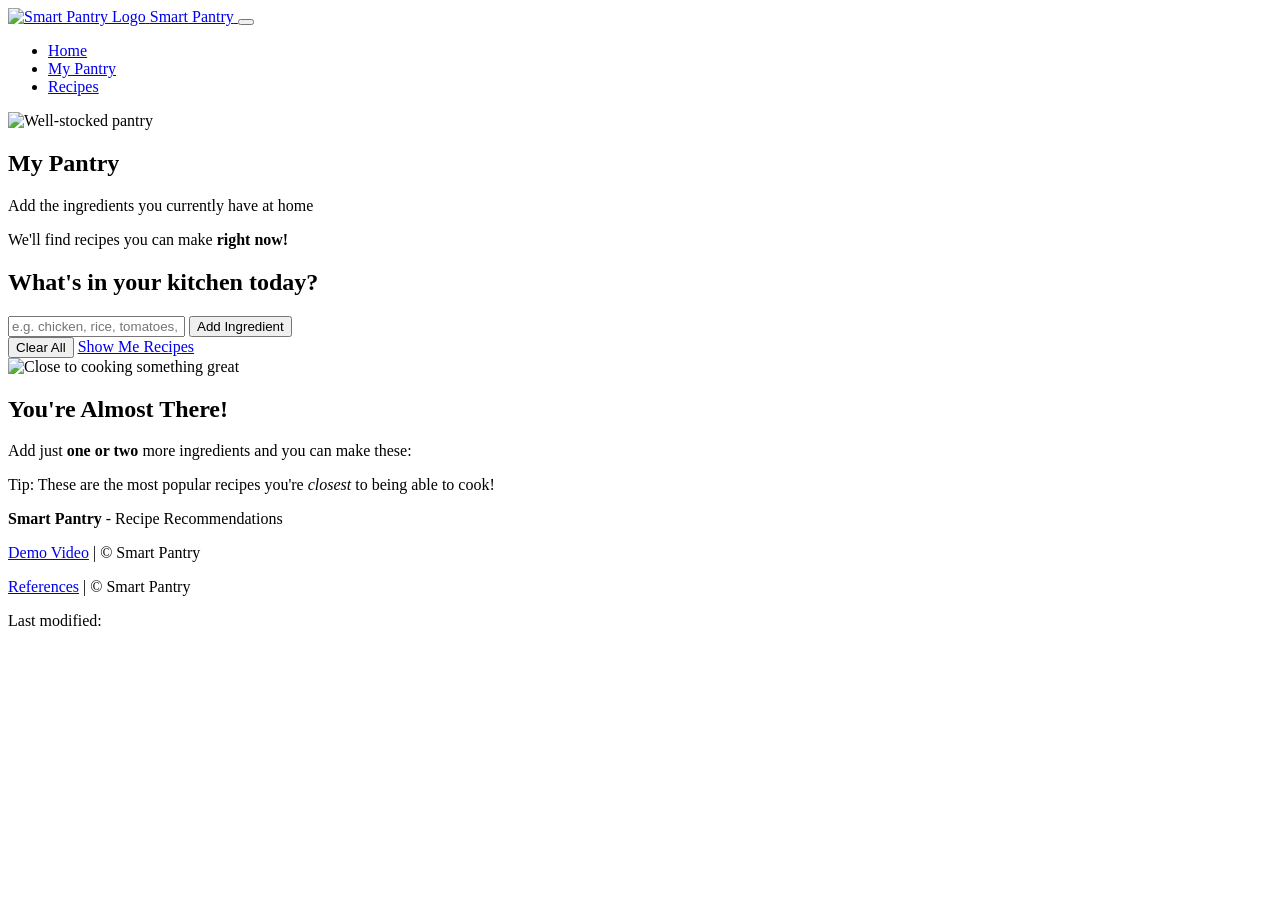
==== Hello World/Pantry Web App/pantry.html @ ef73649c "pantry app" ====
<!DOCTYPE html>
<html lang="en">
<head>
  <meta charset="UTF-8">
  <meta name="viewport" content="width=device-width, initial-scale=1.0">
  <meta name="description" content="Smart Pantry - add ingredients to your pantry so we can keep track of what you have." />
  <meta name="author" content="Dominic Trujillo-Grissom" />
  <title>My Pantry | Smart Pantry</title>
  <link rel="icon" href="images/chef.ico" type="image/x-icon" />

  <meta property="og:title" content="Smart Pantry - Cook What You Have" />
  <meta property="og:description" content="Stop wondering what to cook. Tell us what's in your pantry — we'll show you what you can make!" />
  <meta property="og:image" content="https://dumpsterdom.github.io/wdd231/cookwhat/images/hero-pasta.jpg" />
  <meta property="og:url" content="https://dumpsterdom.github.io/wdd231/cookwhat/index.html" />

  <link rel="preconnect" href="https://fonts.googleapis.com">
  <link rel="preconnect" href="https://fonts.gstatic.com" crossorigin>
  <link rel="preload" href="fonts/poppins-latin-w400.woff2" as="font" type="font/woff2" crossorigin>
  <link rel="preload" href="fonts/poppins-latin-w600.woff2" as="font" type="font/woff2" crossorigin>
  <link rel="preload" href="fonts/poppins-latin-w800.woff2" as="font" type="font/woff2" crossorigin>
  <link rel="stylesheet" href="styles/fonts.css">
  <link rel="stylesheet" href="styles/pantry.css">
  <link rel="stylesheet" href="styles/pantrymobile.css">
</head>
<body>
  <header>
    <div class="header-inner">
    <!-- Logo -->
      <a href="index.html" class="logo">
        <img src="images/logo.jpg" alt="Smart Pantry Logo" width="80" height="80">
        <span class="chamber-title">Smart Pantry</span>
      </a>

      <!-- Hamburger button -->
      <button class="hamburger" aria-label="Open menu" aria-expanded="false" aria-controls="mainNav">
        <span></span>
        <span></span>
        <span></span>
      </button>

      <!-- Nav -->
      <nav id="mainNav" class="nav-closed">
        <ul>
          <li><a href="index.html" class="nav-link">Home</a></li>
          <li><a href="pantry.html" class="nav-link">My Pantry</a></li>
          <li><a href="recipes.html" class="nav-link">Recipes</a></li>
        </ul>
      </nav>
    </div>
  </header>

  <main class="home">

    <!-- Hero -->
    <section class="hero">
      <img src="images/food4.jpg" alt="Well-stocked pantry" class="hero-image" fetchpriority="high">
      
      <div class="hero-card-container">
        <div class="hero-card">
          <h1>My Pantry</h1>
          <p>Add the ingredients you currently have at home</p>
          <p>We'll find recipes you can make <strong>right now!</strong></p>
        </div>
      </div>
    </section>

    <!-- Pantry input-->
    <div class="container">
      <section class="pantry-section">
        <h2>What's in your kitchen today?</h2>
        
        <div class="input-group">
          <input 
            type="text" 
            id="ingredientInput" 
            placeholder="e.g. chicken, rice, tomatoes, garlic..." 
            autocomplete="off">
          <button id="addBtn" class="cta-button add-btn">Add Ingredient</button>
        </div>

        <div id="pantryList" class="ingredients-list"></div>

        <div class="action-buttons">
          <button id="clearBtn" class="clear-btn">Clear All</button>
          <a href="recipes.html" class="cta-button large-cta">Show Me Recipes</a>
        </div>
      </section>

      <section class="almost-section">
        <img src="images/food5.jpg" alt="Close to cooking something great" class="almost-bg-img" loading="lazy">
        <div class="almost-overlay"></div>

        <div class="almost-card">
          <h2>You're Almost There!</h2>
          <p>Add just <strong>one or two</strong> more ingredients and you can make these:</p>
          <div id="almostRecipes" class="almost-grid"></div>
          <p class="tip-text">Tip: These are the most popular recipes you're <em>closest</em> to being able to cook!</p>
        </div>
      </section>
    </div>
  </main>

  <footer>
    <div class="footer-inner">
      <div class="contact">
        <p><strong>Smart Pantry</strong> - Recipe Recommendations</p>
        <a href="https://youtu.be/zmQu3OtZ7bo" target="_blank" class="footer-link video-link">Demo Video</a> | 
        © <span id="year"></span> Smart Pantry
      </div>
      <div class="me">
        <p>
          <a href="references.html" class="footer-link">References</a> | 
          © <span id="year"></span> Smart Pantry
        </p>
        <p>Last modified: <span id="lastMod"></span></p>
      </div>
    </div>
  </footer>


  <script type="module" src="scripts/pantry.js"></script>
  <script type="module" src="scripts/index.js"></script>
</body>
</html>
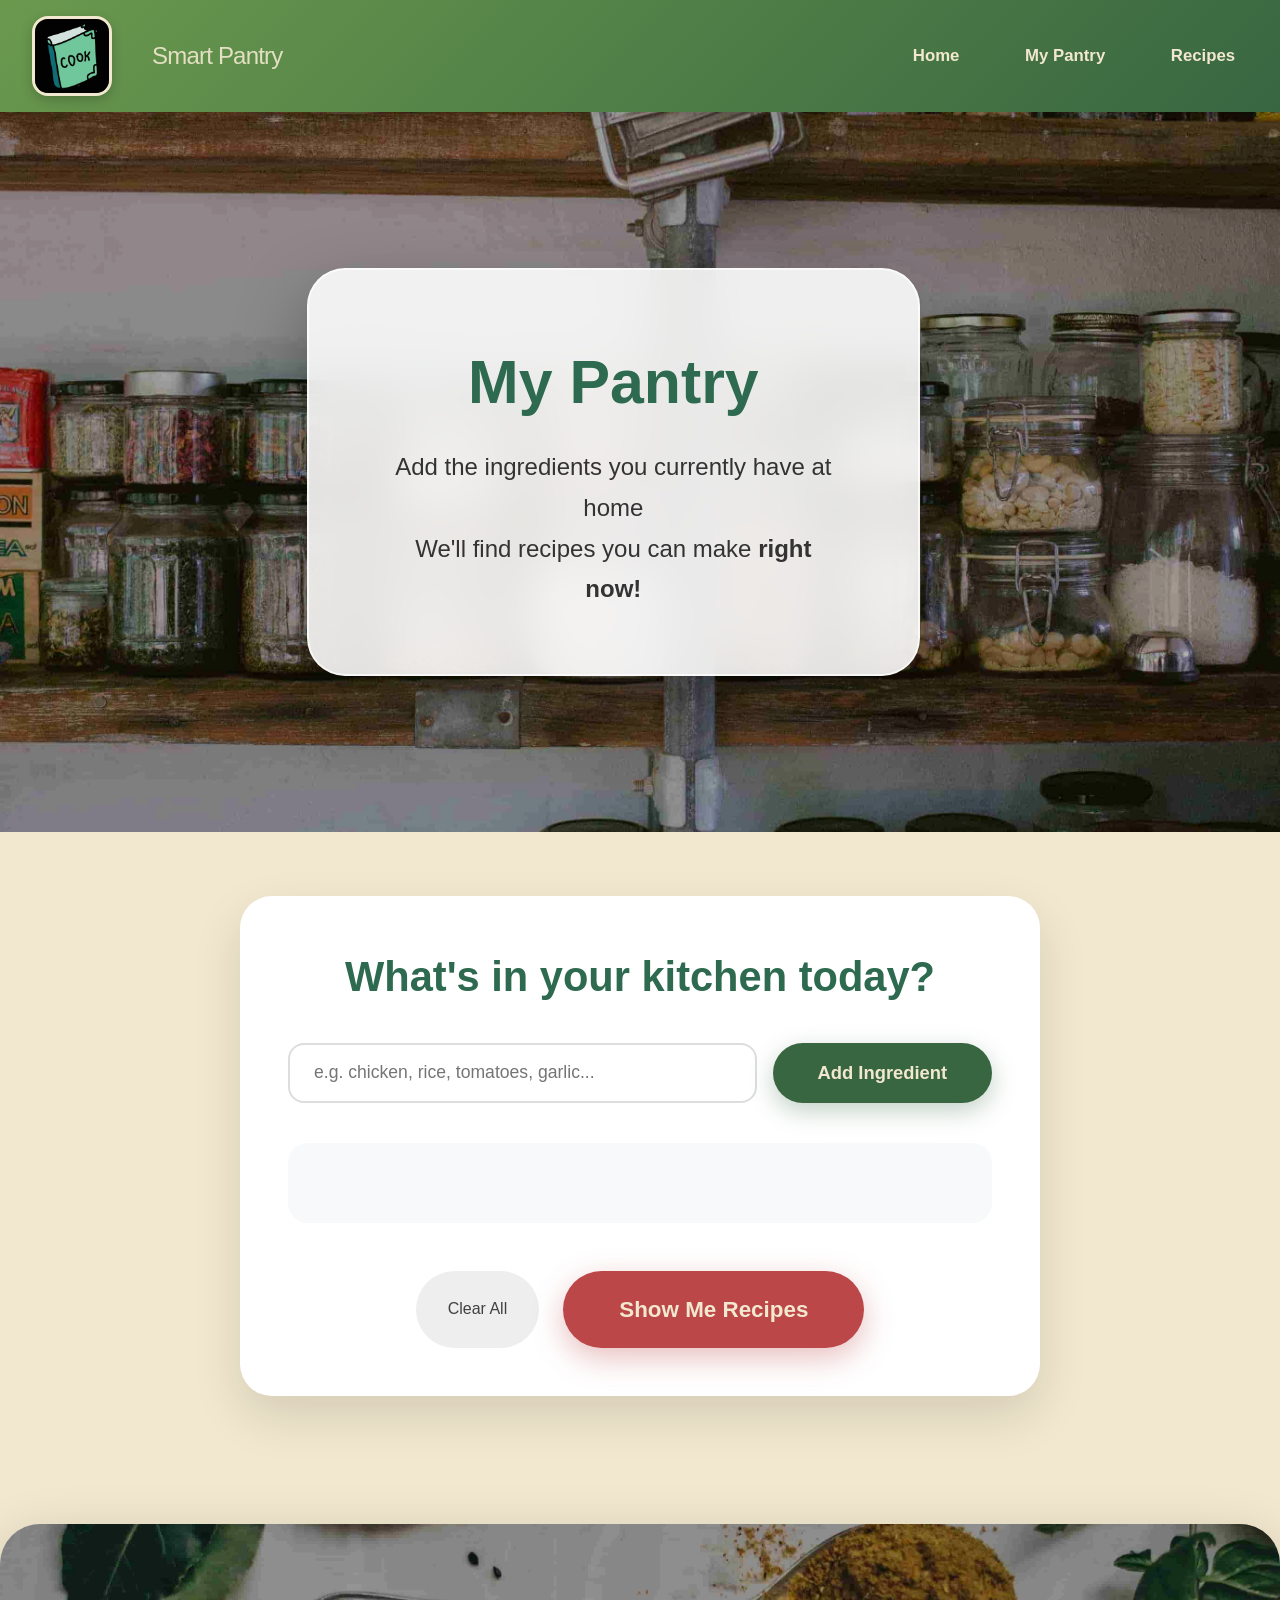
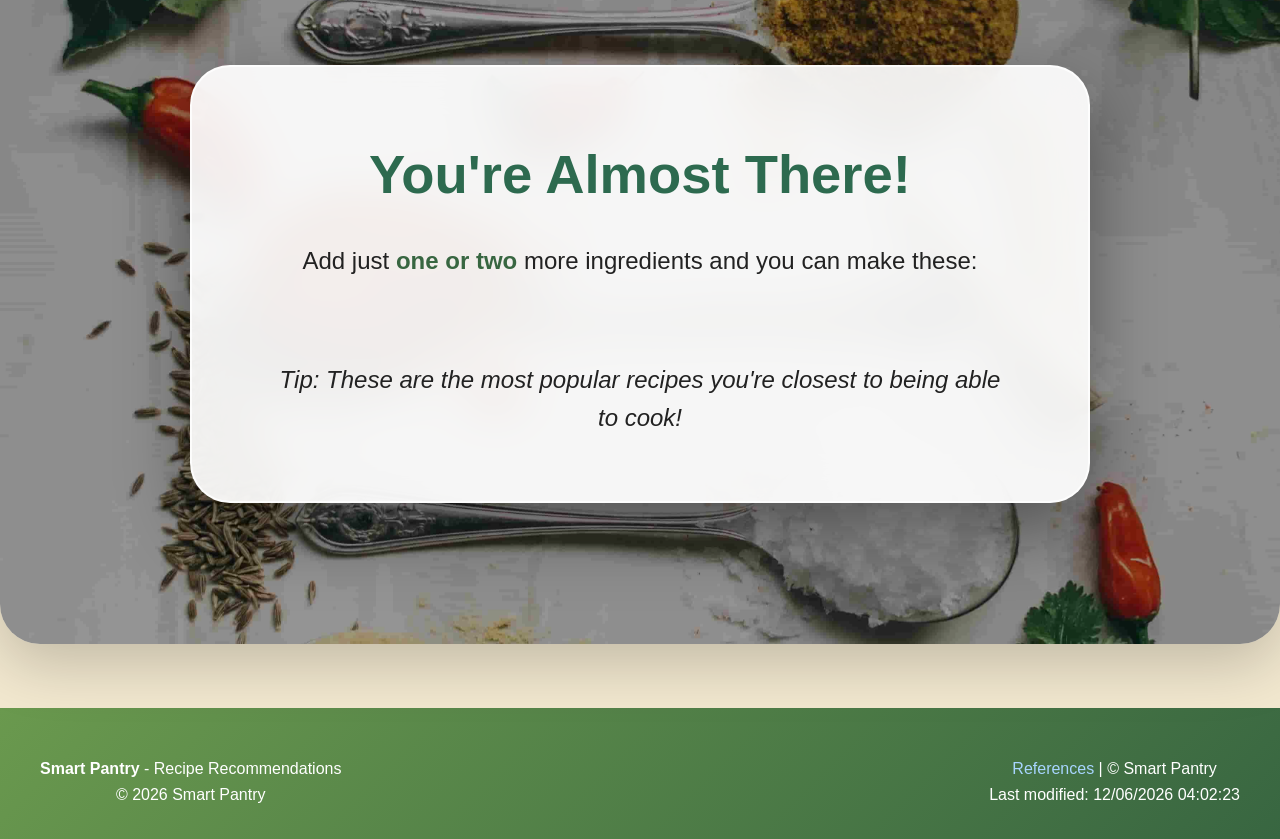
==== commit af0594f2: "final" ====
--- a/Hello World/Pantry Web App/pantry.html
+++ b/Hello World/Pantry Web App/pantry.html
@@ -104,12 +104,11 @@
     <div class="footer-inner">
       <div class="contact">
         <p><strong>Smart Pantry</strong> - Recipe Recommendations</p>
-        <a href="https://youtu.be/zmQu3OtZ7bo" target="_blank" class="footer-link video-link">Demo Video</a> | 
         © <span id="year"></span> Smart Pantry
       </div>
       <div class="me">
         <p>
-          <a href="references.html" class="footer-link">References</a> | 
+          <a href="ref.html" class="footer-link">References</a> | 
           © <span id="year"></span> Smart Pantry
         </p>
         <p>Last modified: <span id="lastMod"></span></p>
--- a/Hello World/Pantry Web App/styles/pantry.css
+++ b/Hello World/Pantry Web App/styles/pantry.css
@@ -0,0 +1,624 @@
+/* Base */
+:root {
+    --green: #386641;
+    --darkgreen: #2D6A4F;
+    --sageegreen: #6a994e;
+    --yellowgreen: #a7c957;
+    --lightmint: #95D7B8;
+    --offwhite: #f2e8cf;
+    --dark: #404140;
+    --red: #bc4749;
+}
+
+* {
+  box-sizing: border-box;
+  margin: 0;
+  padding: 0;
+}
+
+main {
+  flex: 1;
+}
+
+body {
+  font-family: 'Poppins', sans-serif;
+  background: var(--offwhite);
+  color: var(--dark);
+  line-height: 1.6;
+  min-height: 100vh;
+}
+
+img {
+  max-width: 100%;
+  display: block;
+}
+
+a {
+  color: #bcecd7;
+  text-decoration: none;
+}
+
+a:hover {
+  text-decoration: underline;
+}
+
+/* Header */
+header {
+  background: linear-gradient(135deg, #6a994e 0%, #386641 100%);
+  padding: 1rem;
+  position: sticky;
+  top: 0;
+  z-index: 100;
+  box-shadow: 0 2px 10px rgba(0, 0, 0, 0.1);
+}
+
+header>div {
+  max-width: 1400px;
+  margin: 0 auto;
+  display: flex;
+  justify-content: space-between;
+  align-items: center;
+}
+
+header.scrolled {
+  padding: 0.8rem 1rem;
+  background: rgba(0, 48, 135, 0.96);
+  -webkit-backdrop-filter: blur(20px);
+  backdrop-filter: blur(20px);
+}
+
+header::before {
+  content: '';
+  position: absolute;
+  top: 0;
+  left: 0;
+  right: 0;
+  bottom: 0;
+  opacity: 0.08;
+  pointer-events: none;
+}
+
+.header-inner {
+  max-width: 1400px;
+  margin: 0 auto;
+  padding: 0 1rem;
+  display: flex;
+  justify-content: space-between;
+  align-items: center;
+  flex-wrap: wrap;
+}
+
+.header-right ul {
+  display: flex;
+  list-style: none;
+  gap: 2rem;
+  margin: 0;
+  padding: 0;
+}
+
+.header-right a {
+  color: white;
+  text-decoration: none;
+  font-weight: 600;
+  font-size: 1.05rem;
+  padding: 0.5rem 0;
+  position: relative;
+}
+
+.header-right a::after {
+  content: '';
+  position: absolute;
+  bottom: 0;
+  left: 0;
+  width: 0;
+  height: 2px;
+  background: var(--red);
+  transition: width 0.3s;
+}
+
+.header-right a:hover::after,
+.header-right a.active::after {
+  width: 100%;
+}
+
+.header-right a.active {
+  color: var(--red);
+}
+
+header .logo .chamber-title {
+  font-size: 1.5rem !important;
+  font-weight: 300;
+  color: #f2e8cf;
+  letter-spacing: -0.8px;
+  white-space: nowrap;
+  margin-left: 1.5rem;
+  line-height: 1.2;
+}
+
+/* Logo */
+.logo {
+  display: flex;
+  align-items: center;
+  gap: 1rem;
+  text-decoration: none;
+  color: #00215a;
+}
+
+.logo img {
+  width: 80px;
+  height: 80px;
+  border-radius: 16px;
+  border: 3px solid #f2e8cf;
+  box-shadow: 0 4px 12px rgba(0, 0, 0, 0.2);
+}
+
+.logo img:hover {
+  transform: scale(1.08);
+}
+
+.logo-text {
+  line-height: 1.2;
+}
+
+.logo h1 {
+  font-size: 1.75rem;
+  margin: 0;
+  font-weight: 800;
+  letter-spacing: -0.5px;
+}
+
+.logo span {
+  font-size: 0.95rem;
+  opacity: 0.9;
+  font-weight: 400;
+}
+
+/* Hamburger */
+.hamburger {
+  display: none;
+  flex-direction: column;
+  gap: 5px;
+  background: none;
+  border: none;
+  cursor: pointer;
+  padding: 8px;
+  z-index: 1000;
+}
+
+.hamburger span {
+  width: 30px;
+  height: 4px;
+  background: white;
+  border-radius: 2px;
+  transition: all 0.3s ease;
+}
+
+
+
+/* Nav */
+#mainNav ul {
+  display: flex;
+  list-style: none;
+  gap: 2.5rem;
+  margin: 0;
+  padding: 0;
+}
+
+#mainNav a {
+  color: #f2e8cf;
+  text-decoration: none;
+  font-weight: 600;
+  font-size: 1.05rem;
+  padding: 0.5rem 0.8rem;
+  position: relative;
+  display: inline-block;
+  transition: color 0.3s ease;
+}
+
+#mainNav a::after {
+  content: '';
+  position: absolute;
+  bottom: 0;
+  left: 50%;
+  transform: translateX(-50%);
+  width: 0;
+  height: 3px;
+  background: var(--red);
+  border-radius: 2px;
+  transition: width 0.3s ease;
+}
+
+#mainNav a:hover::after,
+#mainNav a.active::after {
+  width: 80%;
+}
+
+#mainNav a.active {
+  color: var(--red);
+}
+
+/* Hero */
+.hero {
+  position: relative;
+  width: 100%;
+  height: 80vh;
+  min-height: 620px;
+  overflow: hidden;
+  display: flex;
+  align-items: center;
+  justify-content: center;
+  margin-bottom: 4rem;
+}
+
+.hero-image {
+  position: absolute;
+  inset: 0;
+  width: 100%;
+  height: 100%;
+  object-fit: cover;
+  z-index: 1;
+}
+
+.hero::before {
+  content: '';
+  position: absolute;
+  inset: 0;
+  background: rgba(0,0,0,0.3);
+  z-index: 2;
+}
+
+.hero-card-container {
+  position: relative;
+  z-index: 10;
+}
+
+.hero-card {
+  background: rgba(255,255,255,0.88);
+  -webkit-backdrop-filter: blur(20px);
+  backdrop-filter: blur(20px);
+  padding: 4rem 5rem;
+  border-radius: 38px;
+  box-shadow: 0 30px 70px rgba(0,0,0,0.35);
+  text-align: center;
+  max-width: 680px;
+  width: 92%;
+  border: 2px solid rgba(255,255,255,0.7);
+}
+
+.hero-card h1 {
+  font-size: 3.8rem;
+  color: var(--darkgreen);
+  margin-bottom: 1rem;
+  font-weight: 800;
+}
+
+.hero-card p {
+  font-size: 1.5rem;
+  color: #333;
+  line-height: 1.7;
+}
+
+/* Pantry */
+.pantry-section {
+  max-width: 800px;
+  margin: 0 auto 6rem;
+  padding: 3rem;
+  background: white;
+  border-radius: 32px;
+  box-shadow: 0 20px 50px rgba(0,0,0,0.12);
+  text-align: center;
+}
+
+.pantry-section h2 {
+  font-size: 2.6rem;
+  color: var(--darkgreen);
+  margin-bottom: 2rem;
+}
+
+.input-group {
+  display: flex;
+  gap: 1rem;
+  margin-bottom: 2.5rem;
+  flex-wrap: wrap;
+  justify-content: center;
+}
+
+#ingredientInput {
+  flex: 1;
+  min-width: 280px;
+  padding: 1.1rem 1.5rem;
+  font-size: 1.1rem;
+  border: 2px solid #ddd;
+  border-radius: 16px;
+  outline: none;
+  transition: border 0.3s;
+}
+
+#ingredientInput:focus {
+  border-color: var(--green);
+}
+
+.add-btn {
+  background: var(--green);
+  color: var(--offwhite) !important;
+  padding: 1.1rem 2.8rem;
+  border-radius: 50px !important;   
+  font-size: 1.15rem;
+  font-weight: 700;
+  border: none;
+  cursor: pointer;
+  box-shadow: 0 8px 25px rgba(56, 102, 65, 0.3);
+  transition: all 0.3s ease;
+}
+
+.add-btn:hover {
+  background: var(--darkgreen);
+  color: white !important;
+  transform: translateY(-4px);
+  box-shadow: 0 14px 35px rgba(56, 102, 65, 0.45);
+}
+
+.action-buttons .large-cta {
+  background: var(--red);
+  color: var(--offwhite) !important;
+  padding: 1.3rem 3.5rem;
+  border-radius: 50px !important;
+  font-size: 1.4rem;
+  font-weight: 700;
+  box-shadow: 0 10px 30px rgba(188, 71, 73, 0.35);
+  transition: all 0.3s ease;
+}
+
+.action-buttons .large-cta:hover {
+  background: #c1121f;
+  color: white !important;
+  transform: translateY(-5px);
+  box-shadow: 0 18px 40px rgba(188, 71, 73, 0.5);
+}
+
+/* Ingredients */
+.ingredients-list {
+  display: flex;
+  flex-wrap: wrap;
+  gap: 1rem;
+  justify-content: center;
+  min-height: 80px;
+  margin: 2rem 0;
+  padding: 1.5rem;
+  background: #f8f9fa;
+  border-radius: 20px;
+}
+
+.ingredients-list li {
+  background: var(--yellowgreen);
+  color: white;
+  padding: 0.7rem 1.3rem;
+  border-radius: 50px;
+  font-weight: 600;
+  display: flex;
+  align-items: center;
+  gap: 0.8rem;
+  box-shadow: 0 4px 15px rgba(167,201,87,0.3);
+  animation: fadeIn 0.4s ease;
+}
+
+.ingredients-list li button {
+  background: rgba(255,255,255,0.3);
+  color: white;
+  border: none;
+  width: 26px;
+  height: 26px;
+  border-radius: 50%;
+  cursor: pointer;
+  font-size: 1.3rem;
+  font-weight: bold;
+  transition: 0.3s;
+}
+
+.ingredients-list li button:hover {
+  background: white;
+  color: var(--red);
+}
+
+.action-buttons {
+  margin-top: 3rem;
+  display: flex;
+  gap: 1.5rem;
+  justify-content: center;
+  flex-wrap: wrap;
+}
+
+.clear-btn {
+  background: #eee;
+  color: var(--dark);
+  padding: 1rem 2rem;
+  border: none;
+  border-radius: 50px;
+  font-size: 1rem;
+  cursor: pointer;
+  transition: 0.3s;
+}
+
+.clear-btn:hover {
+  background: #ddd;
+}
+
+.large-cta {
+  background: var(--red);
+  padding: 1.3rem 3rem;
+  font-size: 1.4rem;
+}
+
+/* Almost */
+.almost-section {
+  position: relative;
+  width: 100%;
+  height: 80vh;
+  min-height: 600px;
+  margin: 8rem 0 4rem 0;
+  border-radius: 40px;
+  overflow: hidden;
+  display: flex;
+  align-items: center;
+  justify-content: center;
+  box-shadow: 0 20px 60px rgba(0,0,0,0.2);
+}
+
+.almost-bg-img {
+  position: absolute;
+  inset: 0;
+  width: 100%;
+  height: 100%;
+  object-fit: cover;
+  z-index: 1;
+}
+
+.almost-overlay {
+  position: absolute;
+  inset: 0;
+  background: rgba(0, 0, 0, 0.38);
+  z-index: 2;
+}
+
+.almost-card {
+  position: relative;
+  z-index: 10;
+  background: rgba(255, 255, 255, 0.92);
+  -webkit-backdrop-filter: blur(20px);
+  backdrop-filter: blur(20px);
+  padding: 4rem 5rem;
+  border-radius: 40px;
+  box-shadow: 0 30px 70px rgba(0, 0, 0, 0.4);
+  text-align: center;
+  max-width: 900px;
+  width: 92%;
+  border: 2px solid rgba(255,255,255,0.8);
+}
+
+.almost-card h2 {
+  font-size: 3.4rem;
+  color: var(--darkgreen);
+  margin-bottom: 1.5rem;
+  font-weight: 800;
+}
+
+.almost-card > p {
+  font-size: 1.5rem;
+  color: #222;
+}
+
+.almost-card > p strong {
+  color: var(--green);
+}
+
+.almost-grid {
+  display: grid;
+  grid-template-columns: repeat(auto-fit, minmax(280px, 1fr));
+  gap: 2rem;
+  margin: 2.5rem 0;
+}
+
+.almost-recipe {
+  background: white;
+  padding: 1.8rem;
+  border-radius: 24px;
+  box-shadow: 0 10px 30px rgba(0,0,0,0.12);
+}
+
+.almost-recipe h4 {
+  font-size: 1.35rem;
+  color: var(--darkgreen);
+}
+
+.missing-ingredients {
+  margin: 1rem 0;
+}
+
+.missing-ingredients span {
+  background: var(--red);
+  color: white;
+  padding: 0.5rem 1rem;
+  border-radius: 50px;
+  font-size: 0.95rem;
+  font-weight: 600;
+}
+
+.almost-recipe .meta {
+  color: #666;
+  font-size: 0.9rem;
+}
+
+.tip-text {
+  margin-top: 2rem;
+  font-style: italic;
+  color: #444;
+}
+
+/* Footer */
+footer {
+  background: linear-gradient(135deg, #6a994e 0%, #386641 100%);
+  color: white;
+  padding: 3rem 1rem 2rem;
+  margin-top: auto;
+}
+
+.footer-inner {
+  max-width: 1200px;
+  margin: auto;
+  display: flex;
+  justify-content: space-between;
+  flex-wrap: wrap;
+  gap: 2rem;
+  text-align: center;
+}
+
+footer .col {
+  flex: 1;
+  min-width: 220px;
+}
+
+footer img {
+  margin: 0 auto 1rem;
+}
+
+footer a {
+  color: #a8d5ff;
+}
+
+footer a:hover {
+  color: white;
+}
+
+.footer-social {
+  display: flex;
+  justify-content: center;
+  align-items: center;
+  gap: 1.5rem;
+  margin: 1.5rem 0;
+}
+
+.footer-social a {
+  width: 40px;
+  height: 40px;
+  background: var(--gray);
+  border-radius: 50%;
+  display: flex;
+  align-items: center;
+  justify-content: center;
+  color: var(--dark);
+}
+
+.video-link {
+  color: #ff6b6b !important;       
+  font-weight: 600;
+}
+
+.video-link:hover {
+  color: #ff4757 !important;
+  text-decoration: underline;
+}
+
+.video-link::before {
+  content: "▶ ";
+  font-size: 0.9em;
+}
